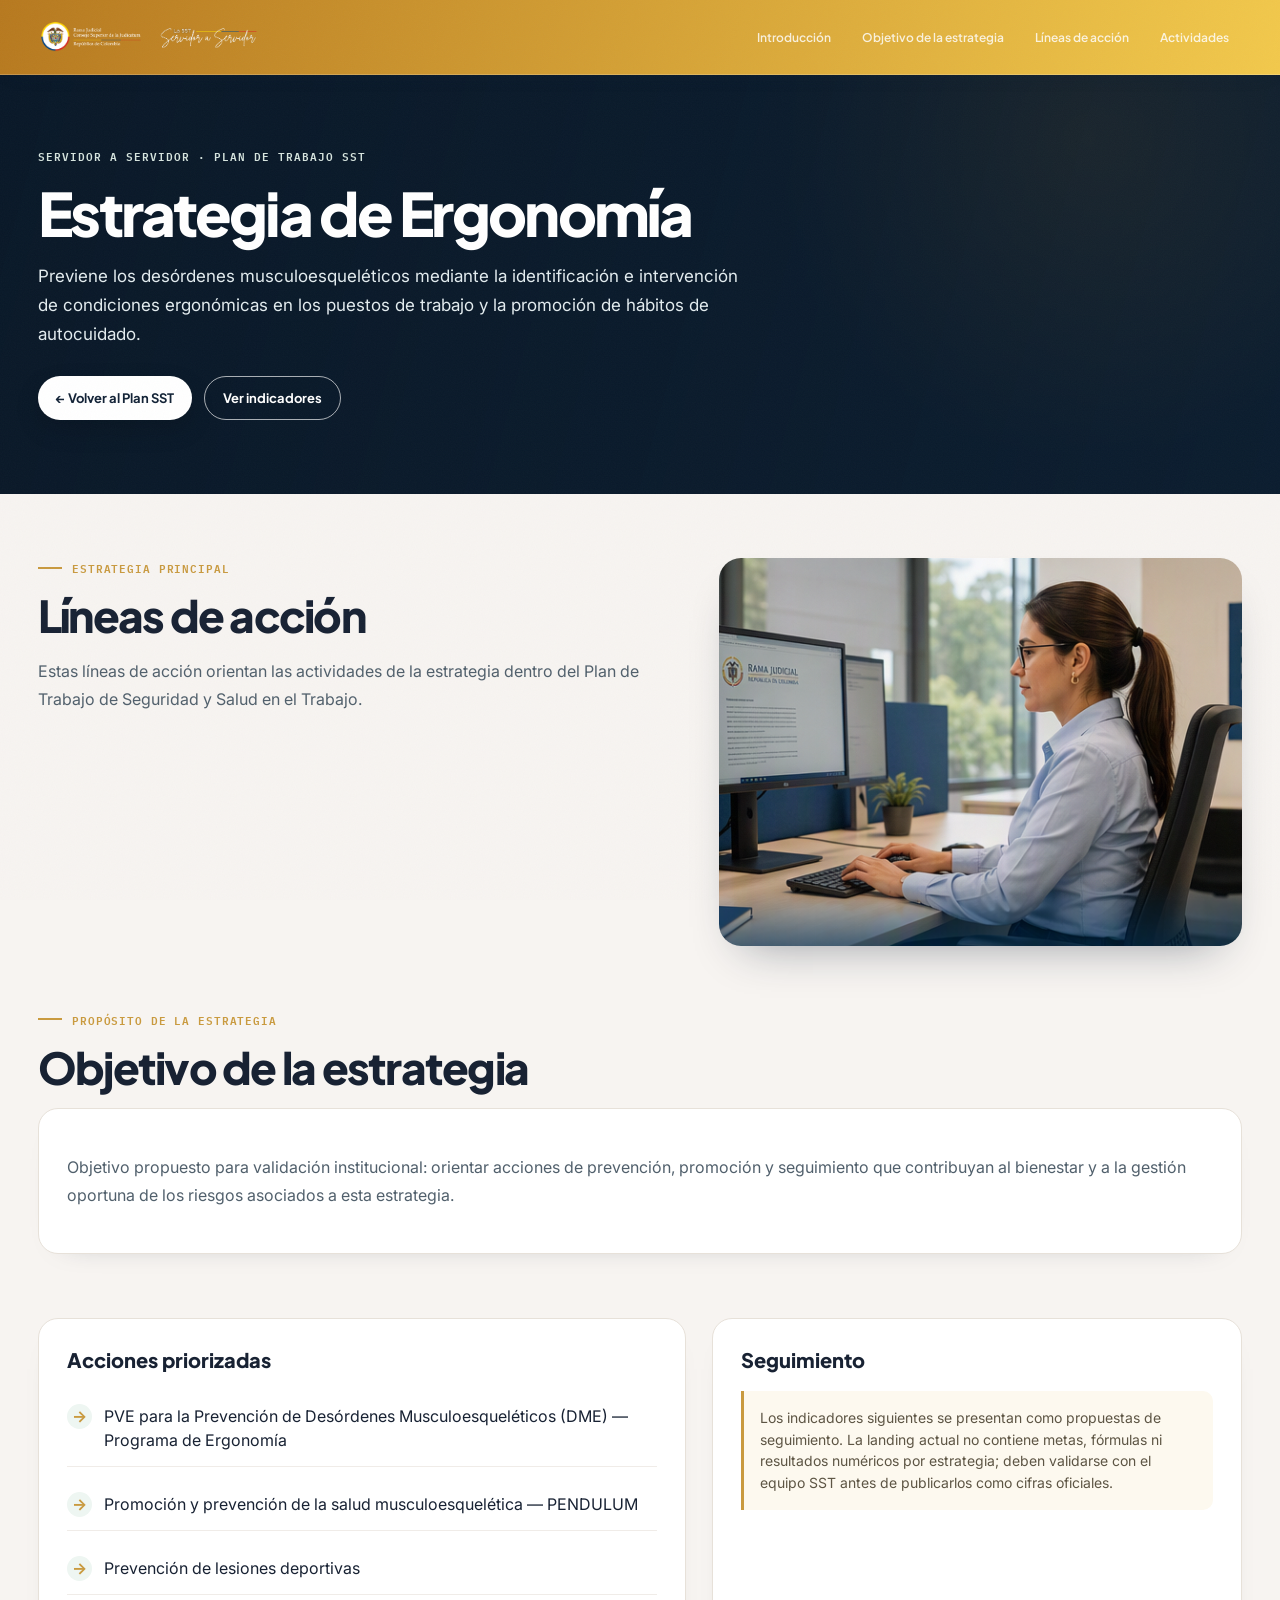
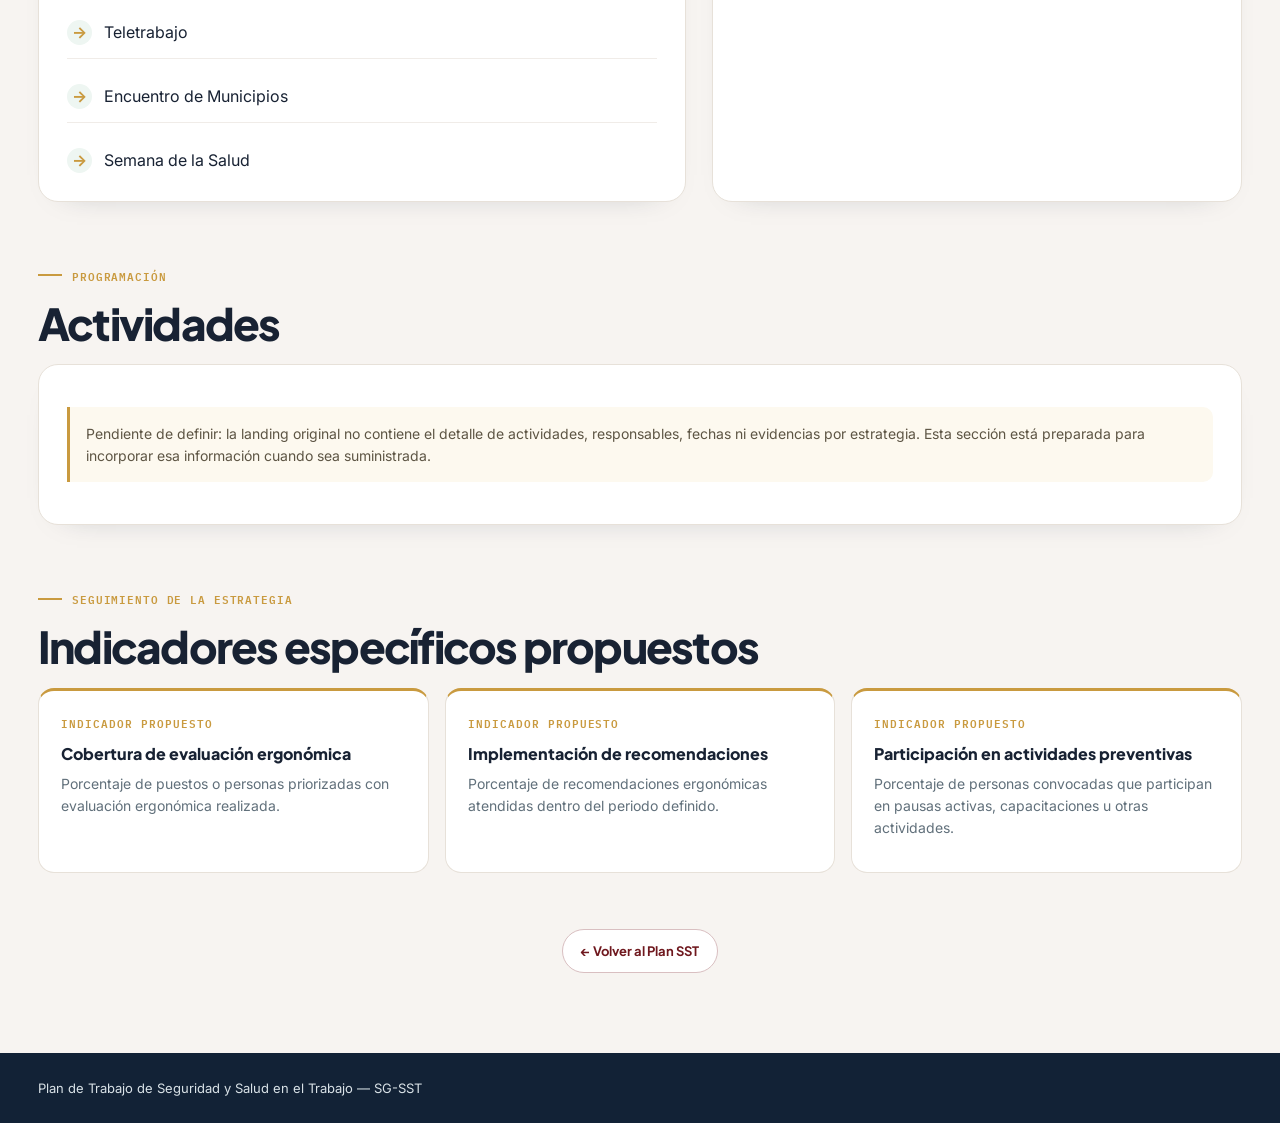
==== estrategia-ergonomia.html @ d6458813 "creación de html" ====
<!doctype html><html lang="es"><head><meta charset="utf-8"><meta name="viewport" content="width=device-width, initial-scale=1"><meta name="description" content="Estrategia de Ergonomía del Plan de Trabajo SST."><title>Estrategia de Ergonomía | Plan de Trabajo SST</title><link rel="preconnect" href="https://fonts.googleapis.com"><link rel="preconnect" href="https://fonts.gstatic.com" crossorigin><link href="https://fonts.googleapis.com/css2?family=Plus+Jakarta+Sans:wght@500;600;700;800&family=Inter:wght@400;500;600;700&family=IBM+Plex+Mono:wght@500;600&display=swap" rel="stylesheet"><link rel="stylesheet" href="css/estrategia-detalle.css"></head><body data-strategy="ergonomia"><header><div class="header-inner"><a href="index.html" aria-label="Ir al inicio del Plan SST"><img src="assets/logos/logo-CSJ-servidor%20a%20servidor.png" alt="Rama Judicial - Servidor a Servidor" class="brand-logo"></a><nav class="tabs" aria-label="Navegación principal"><a href="index.html#generalidades">Generalidades</a><a class="active" href="index.html#estrategias">Estrategias</a><a href="index.html#indicadores">Indicadores</a><a href="index.html#tablero">Tablero</a><a href="index.html#copasst">COPASST</a></nav><button class="menu-toggle" id="menuToggle" aria-label="Abrir menú" aria-expanded="false">☰</button></div></header><div class="mobile-menu-overlay" id="mobileMenu" aria-hidden="true"><div class="mobile-menu-backdrop" id="menuBackdrop"></div><div class="mobile-menu-sheet"><div class="mobile-menu-head"><span>Plan de Trabajo SST</span><button id="menuClose" aria-label="Cerrar menú">×</button></div><nav class="mobile-menu-links"><a href="index.html#generalidades">Generalidades</a><a href="index.html#estrategias">Estrategias</a><a href="index.html#indicadores">Indicadores</a><a href="index.html#tablero">Tablero</a><a href="index.html#copasst">COPASST</a></nav></div></div><section class="hero"><div class="hero-inner reveal"><span class="eyebrow">Servidor a Servidor · Plan de Trabajo SST</span><h1 data-title></h1><p data-summary></p><div class="hero-actions"><a class="btn btn-solid" href="index.html#estrategias">← Volver al Plan SST</a><a class="btn btn-outline" href="#indicadores-especificos">Ver indicadores</a></div></div></section><main><section class="intro reveal"><div><div class="section-tag">Estrategia principal</div><h2>Líneas de acción</h2><p class="intro-copy">Estas líneas de acción orientan las actividades de la estrategia dentro del Plan de Trabajo de Seguridad y Salud en el Trabajo.</p></div><img data-image class="strategy-image" src="" alt=""></section><section class="content-grid"><article class="panel reveal"><h3>Acciones priorizadas</h3><ul data-actions class="action-list"></ul></article><aside class="panel reveal"><h3>Seguimiento</h3><p class="note">Los indicadores siguientes se presentan como propuestas de seguimiento. La landing actual no contiene metas, fórmulas ni resultados numéricos por estrategia; deben validarse con el equipo SST antes de publicarlos como cifras oficiales.</p></aside></section><section class="indicator-section reveal" id="indicadores-especificos"><div class="section-tag">Seguimiento de la estrategia</div><h2 class="section-title">Indicadores específicos propuestos</h2><div data-indicators class="indicator-grid"></div></section><div class="return-row reveal"><a class="btn return-link" href="index.html#estrategias">← Volver al Plan SST</a></div></main><footer><div class="footer-inner">Plan de Trabajo de Seguridad y Salud en el Trabajo — SG-SST</div></footer><script src="js/estrategia-detalle.js"></script></body></html>
---- css/estrategia-detalle.css ----
:root{--navy:#122236;--wine:#6F181E;--teal:#359956;--green:#3FAE68;--gold:#C99A3F;--bg:#F7F4F1;--line:#E7E1D9;--ink:#182233;--accent:var(--teal)}
*{box-sizing:border-box}html{scroll-behavior:smooth}body{margin:0;background:var(--bg);color:var(--ink);font-family:Inter,sans-serif;-webkit-font-smoothing:antialiased}body:after{content:"";position:fixed;inset:0;z-index:99;pointer-events:none;opacity:.03;background-image:url("data:image/svg+xml;utf8,<svg xmlns='http://www.w3.org/2000/svg' width='120' height='120'><filter id='n'><feTurbulence type='fractalNoise' baseFrequency='.85' numOctaves='2'/></filter><rect width='100%25' height='100%25' filter='url(%23n)'/></svg>")}
header{position:sticky;top:0;z-index:20;background:var(--header-gradient);border-bottom:1px solid rgba(255,255,255,.2);box-shadow:0 8px 22px -18px rgba(18,34,54,.8)}.header-inner{height:74px;max-width:1400px;margin:auto;padding:0 38px;display:flex;align-items:center;justify-content:space-between;gap:28px}.brand-logo{display:block;width:auto;height:42px;max-width:230px;object-fit:contain}.tabs{display:flex;align-items:center;gap:5px}.tabs a{padding:10px 13px;color:rgba(255,255,255,.82);text-decoration:none;font:600 12px 'Plus Jakarta Sans',sans-serif}.tabs a:hover,.tabs a.active{color:#fff}.tabs a.active{border-bottom:2px solid #fff}.menu-toggle{display:none;border:1px solid rgba(255,255,255,.45);background:rgba(255,255,255,.16);color:#fff;border-radius:50%;width:42px;height:42px}.mobile-menu-overlay{display:none}
.hero{position:relative;overflow:hidden;background:#10283f;color:#fff}.hero-video{position:absolute;inset:0;width:100%;height:100%;object-fit:cover;opacity:.34}.hero:after{content:"";position:absolute;inset:0;background:linear-gradient(105deg,rgba(9,23,38,.92),rgba(9,23,38,.67)),radial-gradient(circle at 85% 15%,rgba(201,154,63,.3),transparent 28%)}.hero-inner{position:relative;z-index:1;max-width:1400px;margin:auto;padding:70px 38px 74px}.eyebrow,.label{font:600 11px 'IBM Plex Mono',monospace;letter-spacing:.09em;text-transform:uppercase}.eyebrow{color:#d7e5df}.hero h1{max-width:800px;margin:16px 0;font:800 clamp(32px,5vw,60px)/1.08 'Plus Jakarta Sans',sans-serif;letter-spacing:-.045em}.hero p{max-width:720px;margin:0;color:#e4edf0;font-size:17px;line-height:1.7}.hero-actions{display:flex;gap:12px;margin-top:28px}.btn{display:inline-flex;align-items:center;gap:10px;border-radius:99px;padding:13px 18px;text-decoration:none;font:700 13px 'Plus Jakarta Sans',sans-serif;transition:transform .25s ease,box-shadow .25s ease}.btn:hover{transform:translateY(-2px)}.btn-solid{background:#fff;color:var(--navy);box-shadow:0 10px 25px rgba(0,0,0,.15)}.btn-outline{color:#fff;border:1px solid rgba(255,255,255,.65)}
main{max-width:1400px;margin:auto;padding:64px 38px 80px}.intro{display:grid;grid-template-columns:minmax(0,1.1fr) minmax(320px,.9fr);gap:42px;align-items:start}.section-tag{display:flex;align-items:center;gap:10px;color:var(--accent);font:600 11px 'IBM Plex Mono',monospace;letter-spacing:.08em;text-transform:uppercase}.section-tag:before{content:"";width:24px;height:2px;background:currentColor}.intro h2,.section-title{margin:14px 0 16px;font:800 clamp(28px,3.5vw,44px)/1.12 'Plus Jakarta Sans',sans-serif;letter-spacing:-.04em}.intro-copy{font-size:16px;line-height:1.75;color:#51606c}.strategy-image{width:100%;aspect-ratio:1.35;object-fit:cover;border-radius:22px;background:#dce8e4;box-shadow:0 22px 45px -25px rgba(18,34,54,.45)}.content-grid{display:grid;grid-template-columns:1.1fr .9fr;gap:26px;margin-top:64px}.panel{background:#fff;border:1px solid var(--line);border-radius:20px;padding:28px;box-shadow:0 12px 32px -28px rgba(18,34,54,.4)}.panel h3{margin:0 0 19px;font:800 20px 'Plus Jakarta Sans',sans-serif}.action-list{display:grid;gap:12px;margin:0;padding:0;list-style:none}.action-list li{display:flex;gap:12px;align-items:flex-start;padding:13px 0;border-bottom:1px solid #f0ece8;line-height:1.52}.action-list li:last-child{border:0;padding-bottom:0}.action-list li:before{content:"→";display:grid;place-items:center;flex:0 0 25px;width:25px;height:25px;border-radius:50%;background:#eef6f2;color:var(--accent);font-weight:700}.note{padding:16px;border-left:3px solid var(--gold);background:#fdf9ef;border-radius:0 10px 10px 0;color:#5d5544;font-size:14px;line-height:1.55}.objective-section,.activities-section,.indicator-section{margin-top:64px}.indicator-grid{display:grid;grid-template-columns:repeat(3,1fr);gap:16px}.indicator{background:#fff;border:1px solid var(--line);border-top:3px solid var(--accent);border-radius:16px;padding:22px;min-height:185px;transition:transform .3s ease,box-shadow .3s ease}.indicator:hover{transform:translateY(-5px);box-shadow:0 20px 32px -25px rgba(18,34,54,.35)}.indicator h4{margin:12px 0 9px;font:800 16px/1.3 'Plus Jakarta Sans',sans-serif}.indicator p{margin:0;color:#61707b;font-size:14px;line-height:1.55}.indicator .label{color:var(--accent)}.return-row{display:flex;justify-content:center;margin-top:56px}.return-link{color:var(--wine);border:1px solid #d9bfc1;background:#fff}footer{background:var(--navy);color:#d9e2e7}.footer-inner{max-width:1400px;margin:auto;padding:27px 38px;font-size:13px}.reveal{opacity:0;transform:translateY(20px);transition:opacity .6s ease,transform .6s ease}.reveal.is-visible{opacity:1;transform:none}
@media(max-width:800px){.header-inner{height:66px;padding:0 20px}.brand-logo{height:35px;max-width:190px}.tabs{display:none}.menu-toggle{display:grid;place-items:center}.mobile-menu-overlay{position:fixed;inset:0;z-index:40}.mobile-menu-overlay.open{display:block}.mobile-menu-backdrop{position:absolute;inset:0;background:rgba(6,16,27,.55)}.mobile-menu-sheet{position:absolute;right:0;bottom:0;left:0;padding:23px 20px 30px;background:#fff;border-radius:22px 22px 0 0;transform:translateY(100%);transition:transform .35s ease}.mobile-menu-overlay.open .mobile-menu-sheet{transform:none}.mobile-menu-head{display:flex;justify-content:space-between;align-items:center;margin-bottom:16px;font:800 16px 'Plus Jakarta Sans',sans-serif}.mobile-menu-head button{border:0;background:#eef0f1;border-radius:50%;width:36px;height:36px;font-size:23px}.mobile-menu-links{display:grid}.mobile-menu-links a{padding:14px 0;border-bottom:1px solid var(--line);color:var(--ink);text-decoration:none;font-weight:600}.hero-inner,main{padding-left:20px;padding-right:20px}.hero-inner{padding-top:52px;padding-bottom:55px}.hero p{font-size:15px}.hero-actions{flex-direction:column;align-items:flex-start}.intro,.content-grid{grid-template-columns:1fr;gap:26px}.strategy-image{order:-1}.content-grid,.indicator-section{margin-top:44px}.indicator-grid{grid-template-columns:1fr}.panel{padding:22px}.footer-inner{padding:25px 20px}}
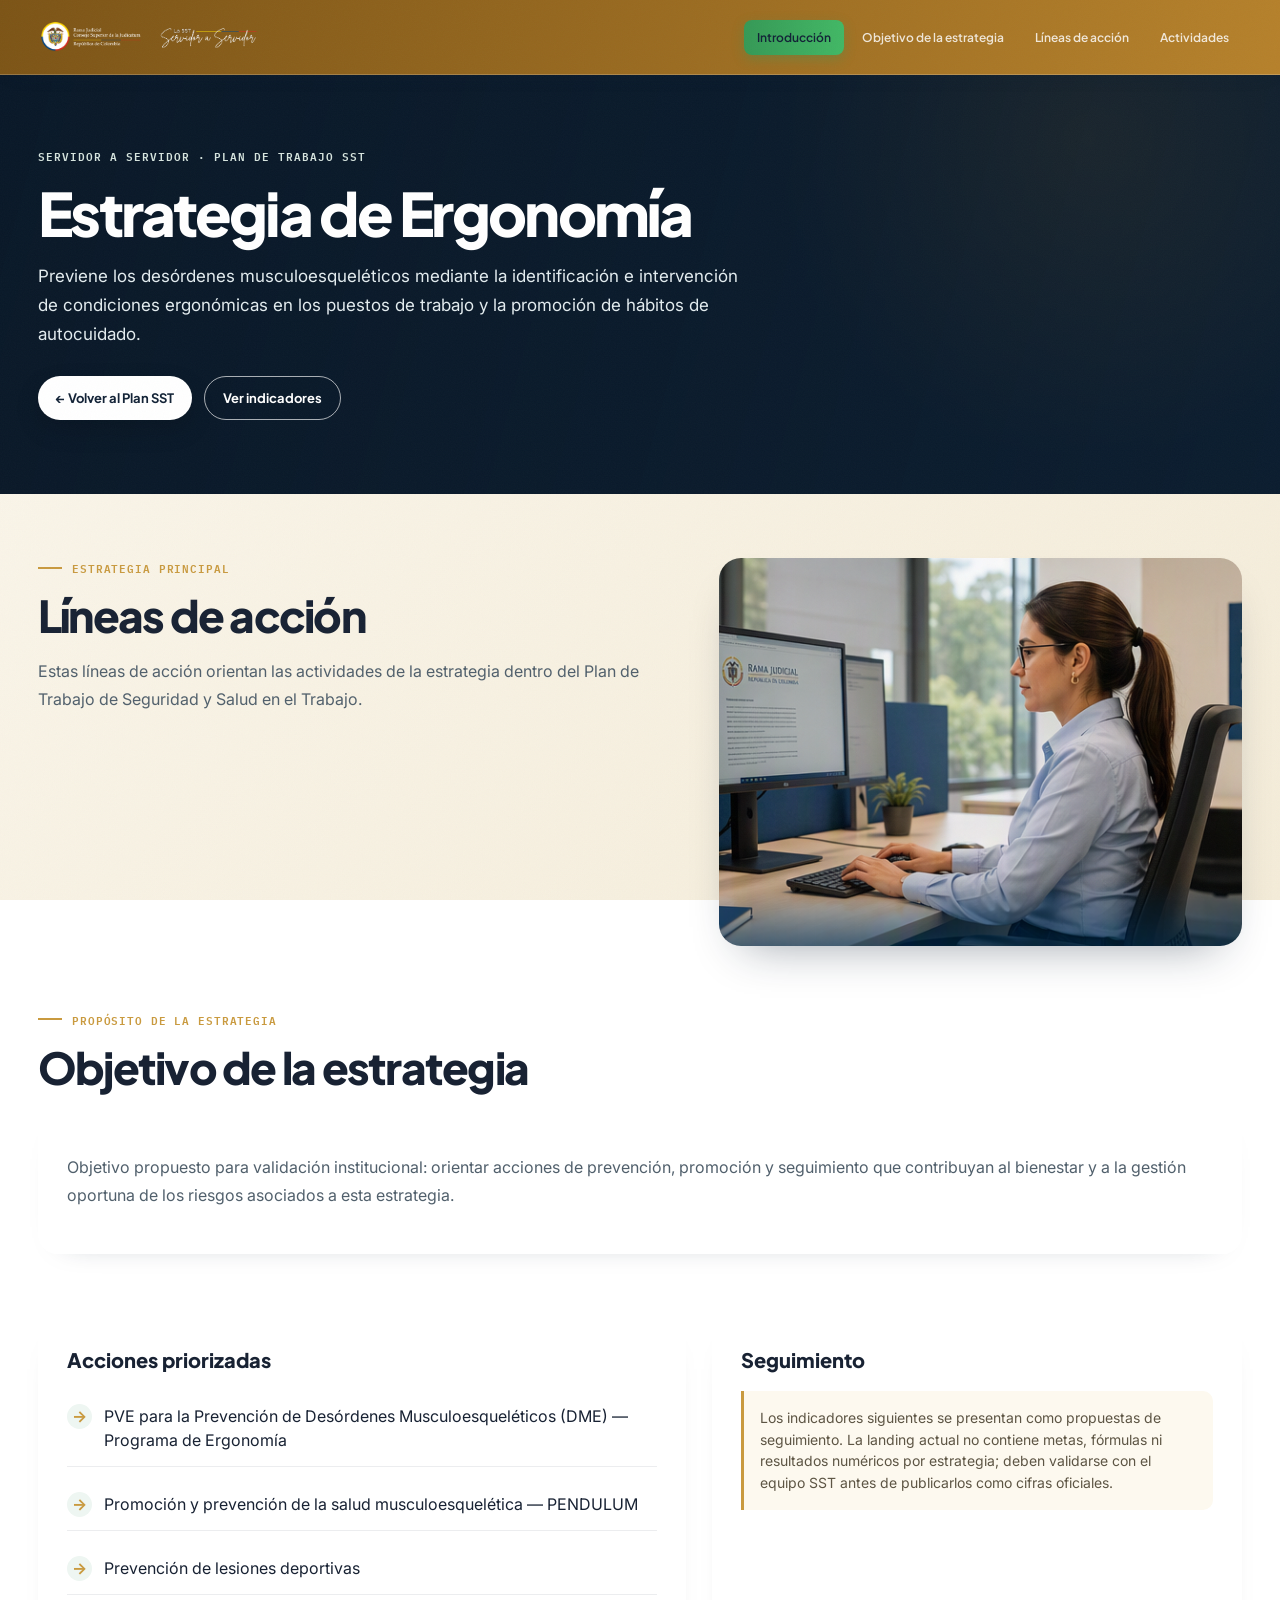
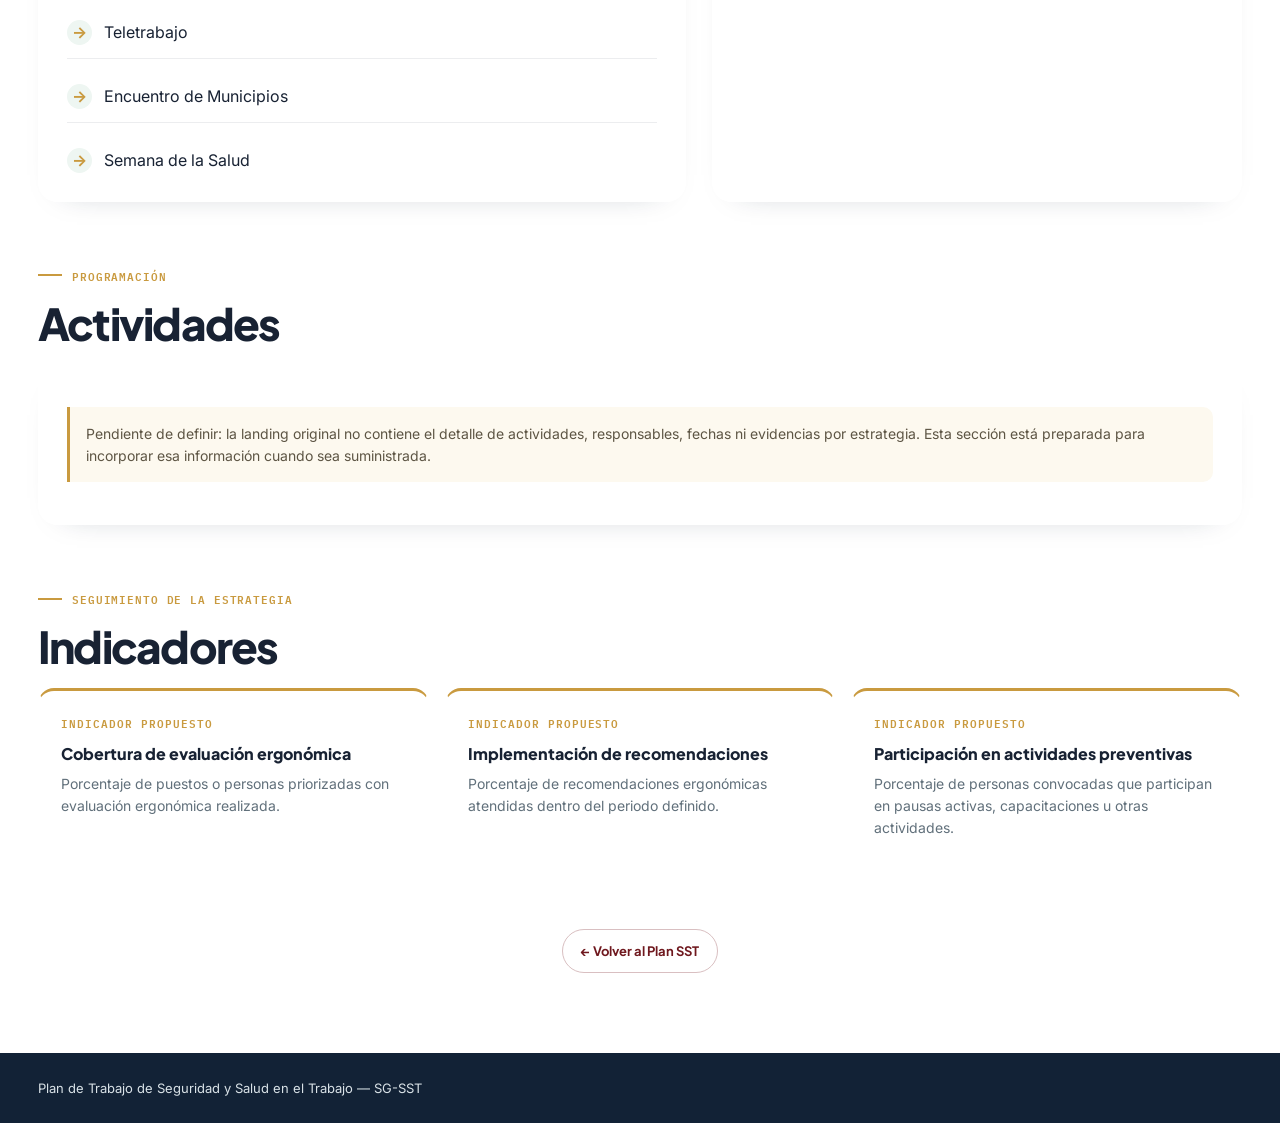
==== commit 2d9140f6: "ajuste texto" ====
--- a/estrategia-ergonomia.html
+++ b/estrategia-ergonomia.html
@@ -1 +1 @@
-<!doctype html><html lang="es"><head><meta charset="utf-8"><meta name="viewport" content="width=device-width, initial-scale=1"><meta name="description" content="Estrategia de Ergonomía del Plan de Trabajo SST."><title>Estrategia de Ergonomía | Plan de Trabajo SST</title><link rel="preconnect" href="https://fonts.googleapis.com"><link rel="preconnect" href="https://fonts.gstatic.com" crossorigin><link href="https://fonts.googleapis.com/css2?family=Plus+Jakarta+Sans:wght@500;600;700;800&family=Inter:wght@400;500;600;700&family=IBM+Plex+Mono:wght@500;600&display=swap" rel="stylesheet"><link rel="stylesheet" href="css/estrategia-detalle.css"></head><body data-strategy="ergonomia"><header><div class="header-inner"><a href="index.html" aria-label="Ir al inicio del Plan SST"><img src="assets/logos/logo-CSJ-servidor%20a%20servidor.png" alt="Rama Judicial - Servidor a Servidor" class="brand-logo"></a><nav class="tabs" aria-label="Navegación principal"><a href="index.html#generalidades">Generalidades</a><a class="active" href="index.html#estrategias">Estrategias</a><a href="index.html#indicadores">Indicadores</a><a href="index.html#tablero">Tablero</a><a href="index.html#copasst">COPASST</a></nav><button class="menu-toggle" id="menuToggle" aria-label="Abrir menú" aria-expanded="false">☰</button></div></header><div class="mobile-menu-overlay" id="mobileMenu" aria-hidden="true"><div class="mobile-menu-backdrop" id="menuBackdrop"></div><div class="mobile-menu-sheet"><div class="mobile-menu-head"><span>Plan de Trabajo SST</span><button id="menuClose" aria-label="Cerrar menú">×</button></div><nav class="mobile-menu-links"><a href="index.html#generalidades">Generalidades</a><a href="index.html#estrategias">Estrategias</a><a href="index.html#indicadores">Indicadores</a><a href="index.html#tablero">Tablero</a><a href="index.html#copasst">COPASST</a></nav></div></div><section class="hero"><div class="hero-inner reveal"><span class="eyebrow">Servidor a Servidor · Plan de Trabajo SST</span><h1 data-title></h1><p data-summary></p><div class="hero-actions"><a class="btn btn-solid" href="index.html#estrategias">← Volver al Plan SST</a><a class="btn btn-outline" href="#indicadores-especificos">Ver indicadores</a></div></div></section><main><section class="intro reveal"><div><div class="section-tag">Estrategia principal</div><h2>Líneas de acción</h2><p class="intro-copy">Estas líneas de acción orientan las actividades de la estrategia dentro del Plan de Trabajo de Seguridad y Salud en el Trabajo.</p></div><img data-image class="strategy-image" src="" alt=""></section><section class="content-grid"><article class="panel reveal"><h3>Acciones priorizadas</h3><ul data-actions class="action-list"></ul></article><aside class="panel reveal"><h3>Seguimiento</h3><p class="note">Los indicadores siguientes se presentan como propuestas de seguimiento. La landing actual no contiene metas, fórmulas ni resultados numéricos por estrategia; deben validarse con el equipo SST antes de publicarlos como cifras oficiales.</p></aside></section><section class="indicator-section reveal" id="indicadores-especificos"><div class="section-tag">Seguimiento de la estrategia</div><h2 class="section-title">Indicadores específicos propuestos</h2><div data-indicators class="indicator-grid"></div></section><div class="return-row reveal"><a class="btn return-link" href="index.html#estrategias">← Volver al Plan SST</a></div></main><footer><div class="footer-inner">Plan de Trabajo de Seguridad y Salud en el Trabajo — SG-SST</div></footer><script src="js/estrategia-detalle.js"></script></body></html>
+<!doctype html><html lang="es"><head><meta charset="utf-8"><meta name="viewport" content="width=device-width, initial-scale=1"><meta name="description" content="Estrategia de Ergonomía del Plan de Trabajo SST."><title>Estrategia de Ergonomía | Plan de Trabajo SST</title><link rel="preconnect" href="https://fonts.googleapis.com"><link rel="preconnect" href="https://fonts.gstatic.com" crossorigin><link href="https://fonts.googleapis.com/css2?family=Plus+Jakarta+Sans:wght@500;600;700;800&family=Inter:wght@400;500;600;700&family=IBM+Plex+Mono:wght@500;600&display=swap" rel="stylesheet"><link rel="stylesheet" href="css/estrategia-detalle.css"></head><body data-strategy="ergonomia"><header><div class="header-inner"><a href="index.html" aria-label="Ir al inicio del Plan SST"><img src="assets/logos/logo-CSJ-servidor%20a%20servidor.png" alt="Rama Judicial - Servidor a Servidor" class="brand-logo"></a><nav class="tabs" aria-label="Navegación principal"><a href="index.html#generalidades">Generalidades</a><a class="active" href="index.html#estrategias">Estrategias</a><a href="index.html#indicadores">Indicadores</a><a href="index.html#tablero">Tablero</a><a href="index.html#copasst">COPASST</a></nav><button class="menu-toggle" id="menuToggle" aria-label="Abrir menú" aria-expanded="false">☰</button></div></header><div class="mobile-menu-overlay" id="mobileMenu" aria-hidden="true"><div class="mobile-menu-backdrop" id="menuBackdrop"></div><div class="mobile-menu-sheet"><div class="mobile-menu-head"><span>Plan de Trabajo SST</span><button id="menuClose" aria-label="Cerrar menú">×</button></div><nav class="mobile-menu-links"><a href="index.html#generalidades">Generalidades</a><a href="index.html#estrategias">Estrategias</a><a href="index.html#indicadores">Indicadores</a><a href="index.html#tablero">Tablero</a><a href="index.html#copasst">COPASST</a></nav></div></div><section class="hero"><div class="hero-inner reveal"><span class="eyebrow">Servidor a Servidor · Plan de Trabajo SST</span><h1 data-title></h1><p data-summary></p><div class="hero-actions"><a class="btn btn-solid" href="index.html#estrategias">← Volver al Plan SST</a><a class="btn btn-outline" href="#indicadores-especificos">Ver indicadores</a></div></div></section><main><section class="intro reveal"><div><div class="section-tag">Estrategia principal</div><h2>Líneas de acción</h2><p class="intro-copy">Estas líneas de acción orientan las actividades de la estrategia dentro del Plan de Trabajo de Seguridad y Salud en el Trabajo.</p></div><img data-image class="strategy-image" src="" alt=""></section><section class="content-grid"><article class="panel reveal"><h3>Acciones priorizadas</h3><ul data-actions class="action-list"></ul></article><aside class="panel reveal"><h3>Seguimiento</h3><p class="note">Los indicadores siguientes se presentan como propuestas de seguimiento. La landing actual no contiene metas, fórmulas ni resultados numéricos por estrategia; deben validarse con el equipo SST antes de publicarlos como cifras oficiales.</p></aside></section><section class="indicator-section reveal" id="indicadores-especificos"><div class="section-tag">Seguimiento de la estrategia</div><h2 class="section-title">Indicadores</h2><div data-indicators class="indicator-grid"></div></section><div class="return-row reveal"><a class="btn return-link" href="index.html#estrategias">← Volver al Plan SST</a></div></main><footer><div class="footer-inner">Plan de Trabajo de Seguridad y Salud en el Trabajo — SG-SST</div></footer><script src="js/estrategia-detalle.js"></script></body></html>
--- a/css/estrategia-detalle.css
+++ b/css/estrategia-detalle.css
@@ -1,6 +1,6 @@
-:root{--navy:#122236;--wine:#6F181E;--teal:#359956;--green:#3FAE68;--gold:#C99A3F;--bg:#F7F4F1;--line:#E7E1D9;--ink:#182233;--accent:var(--teal)}
-*{box-sizing:border-box}html{scroll-behavior:smooth}body{margin:0;background:var(--bg);color:var(--ink);font-family:Inter,sans-serif;-webkit-font-smoothing:antialiased}body:after{content:"";position:fixed;inset:0;z-index:99;pointer-events:none;opacity:.03;background-image:url("data:image/svg+xml;utf8,<svg xmlns='http://www.w3.org/2000/svg' width='120' height='120'><filter id='n'><feTurbulence type='fractalNoise' baseFrequency='.85' numOctaves='2'/></filter><rect width='100%25' height='100%25' filter='url(%23n)'/></svg>")}
-header{position:sticky;top:0;z-index:20;background:var(--header-gradient);border-bottom:1px solid rgba(255,255,255,.2);box-shadow:0 8px 22px -18px rgba(18,34,54,.8)}.header-inner{height:74px;max-width:1400px;margin:auto;padding:0 38px;display:flex;align-items:center;justify-content:space-between;gap:28px}.brand-logo{display:block;width:auto;height:42px;max-width:230px;object-fit:contain}.tabs{display:flex;align-items:center;gap:5px}.tabs a{padding:10px 13px;color:rgba(255,255,255,.82);text-decoration:none;font:600 12px 'Plus Jakarta Sans',sans-serif}.tabs a:hover,.tabs a.active{color:#fff}.tabs a.active{border-bottom:2px solid #fff}.menu-toggle{display:none;border:1px solid rgba(255,255,255,.45);background:rgba(255,255,255,.16);color:#fff;border-radius:50%;width:42px;height:42px}.mobile-menu-overlay{display:none}
+:root{--navy:#122236;--wine:#6F181E;--teal:#359956;--green:#3FAE68;--gold:#C99A3F;--bg:#F7F4F1;--line:#E7E1D9;--ink:#182233;--accent:var(--teal);--page-background:linear-gradient(135deg,#f7f4f1,#edf3f0);--panel-background:rgba(255,255,255,.88)}
+*{box-sizing:border-box}html{scroll-behavior:smooth}body{margin:0;background:var(--page-background);background-attachment:fixed;color:var(--ink);font-family:Inter,sans-serif;-webkit-font-smoothing:antialiased}body:after{content:"";position:fixed;inset:0;z-index:99;pointer-events:none;opacity:.03;background-image:url("data:image/svg+xml;utf8,<svg xmlns='http://www.w3.org/2000/svg' width='120' height='120'><filter id='n'><feTurbulence type='fractalNoise' baseFrequency='.85' numOctaves='2'/></filter><rect width='100%25' height='100%25' filter='url(%23n)'/></svg>")}
+header{position:sticky;top:0;z-index:20;background:var(--header-gradient);border-bottom:1px solid rgba(255,255,255,.2);box-shadow:0 8px 22px -18px rgba(18,34,54,.8)}.header-inner{height:74px;max-width:1400px;margin:auto;padding:0 38px;display:flex;align-items:center;justify-content:space-between;gap:28px}.brand-logo{display:block;width:auto;height:42px;max-width:230px;object-fit:contain}.tabs{display:flex;align-items:center;justify-content:flex-end;gap:5px;position:relative}.nav-indicator{position:absolute;top:0;left:0;width:0;height:100%;z-index:0;border-radius:8px;background:linear-gradient(90deg,#359956,#42b865);box-shadow:0 4px 12px rgba(53,153,86,.35);opacity:0;transition:left .4s cubic-bezier(.34,1.2,.64,1),width .4s cubic-bezier(.34,1.2,.64,1),opacity .2s ease}.tabs a{position:relative;z-index:1;padding:10px 13px;color:rgba(255,255,255,.82);text-decoration:none;font:600 12px 'Plus Jakarta Sans',sans-serif;white-space:nowrap;border-radius:8px;transition:color .2s ease,background .2s ease}.tabs a:hover{color:#fff;background:rgba(255,255,255,.08)}.tabs a.active{color:var(--navy)}.menu-toggle{display:none;border:1px solid rgba(255,255,255,.45);background:rgba(255,255,255,.16);color:#fff;border-radius:50%;width:42px;height:42px}.mobile-menu-overlay{display:none}
 .hero{position:relative;overflow:hidden;background:#10283f;color:#fff}.hero-video{position:absolute;inset:0;width:100%;height:100%;object-fit:cover;opacity:.34}.hero:after{content:"";position:absolute;inset:0;background:linear-gradient(105deg,rgba(9,23,38,.92),rgba(9,23,38,.67)),radial-gradient(circle at 85% 15%,rgba(201,154,63,.3),transparent 28%)}.hero-inner{position:relative;z-index:1;max-width:1400px;margin:auto;padding:70px 38px 74px}.eyebrow,.label{font:600 11px 'IBM Plex Mono',monospace;letter-spacing:.09em;text-transform:uppercase}.eyebrow{color:#d7e5df}.hero h1{max-width:800px;margin:16px 0;font:800 clamp(32px,5vw,60px)/1.08 'Plus Jakarta Sans',sans-serif;letter-spacing:-.045em}.hero p{max-width:720px;margin:0;color:#e4edf0;font-size:17px;line-height:1.7}.hero-actions{display:flex;gap:12px;margin-top:28px}.btn{display:inline-flex;align-items:center;gap:10px;border-radius:99px;padding:13px 18px;text-decoration:none;font:700 13px 'Plus Jakarta Sans',sans-serif;transition:transform .25s ease,box-shadow .25s ease}.btn:hover{transform:translateY(-2px)}.btn-solid{background:#fff;color:var(--navy);box-shadow:0 10px 25px rgba(0,0,0,.15)}.btn-outline{color:#fff;border:1px solid rgba(255,255,255,.65)}
-main{max-width:1400px;margin:auto;padding:64px 38px 80px}.intro{display:grid;grid-template-columns:minmax(0,1.1fr) minmax(320px,.9fr);gap:42px;align-items:start}.section-tag{display:flex;align-items:center;gap:10px;color:var(--accent);font:600 11px 'IBM Plex Mono',monospace;letter-spacing:.08em;text-transform:uppercase}.section-tag:before{content:"";width:24px;height:2px;background:currentColor}.intro h2,.section-title{margin:14px 0 16px;font:800 clamp(28px,3.5vw,44px)/1.12 'Plus Jakarta Sans',sans-serif;letter-spacing:-.04em}.intro-copy{font-size:16px;line-height:1.75;color:#51606c}.strategy-image{width:100%;aspect-ratio:1.35;object-fit:cover;border-radius:22px;background:#dce8e4;box-shadow:0 22px 45px -25px rgba(18,34,54,.45)}.content-grid{display:grid;grid-template-columns:1.1fr .9fr;gap:26px;margin-top:64px}.panel{background:#fff;border:1px solid var(--line);border-radius:20px;padding:28px;box-shadow:0 12px 32px -28px rgba(18,34,54,.4)}.panel h3{margin:0 0 19px;font:800 20px 'Plus Jakarta Sans',sans-serif}.action-list{display:grid;gap:12px;margin:0;padding:0;list-style:none}.action-list li{display:flex;gap:12px;align-items:flex-start;padding:13px 0;border-bottom:1px solid #f0ece8;line-height:1.52}.action-list li:last-child{border:0;padding-bottom:0}.action-list li:before{content:"→";display:grid;place-items:center;flex:0 0 25px;width:25px;height:25px;border-radius:50%;background:#eef6f2;color:var(--accent);font-weight:700}.note{padding:16px;border-left:3px solid var(--gold);background:#fdf9ef;border-radius:0 10px 10px 0;color:#5d5544;font-size:14px;line-height:1.55}.objective-section,.activities-section,.indicator-section{margin-top:64px}.indicator-grid{display:grid;grid-template-columns:repeat(3,1fr);gap:16px}.indicator{background:#fff;border:1px solid var(--line);border-top:3px solid var(--accent);border-radius:16px;padding:22px;min-height:185px;transition:transform .3s ease,box-shadow .3s ease}.indicator:hover{transform:translateY(-5px);box-shadow:0 20px 32px -25px rgba(18,34,54,.35)}.indicator h4{margin:12px 0 9px;font:800 16px/1.3 'Plus Jakarta Sans',sans-serif}.indicator p{margin:0;color:#61707b;font-size:14px;line-height:1.55}.indicator .label{color:var(--accent)}.return-row{display:flex;justify-content:center;margin-top:56px}.return-link{color:var(--wine);border:1px solid #d9bfc1;background:#fff}footer{background:var(--navy);color:#d9e2e7}.footer-inner{max-width:1400px;margin:auto;padding:27px 38px;font-size:13px}.reveal{opacity:0;transform:translateY(20px);transition:opacity .6s ease,transform .6s ease}.reveal.is-visible{opacity:1;transform:none}
+main{max-width:1400px;margin:auto;padding:64px 38px 80px}.intro{display:grid;grid-template-columns:minmax(0,1.1fr) minmax(320px,.9fr);gap:42px;align-items:start}.section-tag{display:flex;align-items:center;gap:10px;color:var(--accent);font:600 11px 'IBM Plex Mono',monospace;letter-spacing:.08em;text-transform:uppercase}.section-tag:before{content:"";width:24px;height:2px;background:currentColor}.intro h2,.section-title{margin:14px 0 16px;font:800 clamp(28px,3.5vw,44px)/1.12 'Plus Jakarta Sans',sans-serif;letter-spacing:-.04em}.intro-copy{font-size:16px;line-height:1.75;color:#51606c}.strategy-image{width:100%;aspect-ratio:1.35;object-fit:cover;border-radius:22px;background:#dce8e4;box-shadow:0 22px 45px -25px rgba(18,34,54,.45);transition:transform .65s cubic-bezier(.16,.8,.24,1),box-shadow .65s cubic-bezier(.16,.8,.24,1),filter .65s ease}.strategy-image:hover{transform:scale(1.018) rotate(.25deg);filter:saturate(1.08);box-shadow:0 30px 52px -28px rgba(18,34,54,.58)}.content-grid{display:grid;grid-template-columns:1.1fr .9fr;gap:26px;margin-top:64px}.panel,.indicator{position:relative;isolation:isolate;overflow:hidden;background:var(--panel-background);border:1px solid rgba(255,255,255,.75);backdrop-filter:blur(12px);transition:transform .45s cubic-bezier(.16,.8,.24,1),box-shadow .45s cubic-bezier(.16,.8,.24,1),border-color .45s ease}.panel:before,.indicator:before{content:"";position:absolute;inset:-1px;z-index:-1;opacity:0;background:radial-gradient(240px circle at var(--mx,50%) var(--my,50%),color-mix(in srgb,var(--accent) 22%,transparent),transparent 62%);transition:opacity .35s ease}.panel:hover,.indicator:hover{transform:translateY(-7px);border-color:color-mix(in srgb,var(--accent) 34%,white);box-shadow:0 28px 45px -30px rgba(18,34,54,.52)}.panel:hover:before,.indicator:hover:before{opacity:1}.panel{border-radius:20px;padding:28px;box-shadow:0 12px 32px -28px rgba(18,34,54,.4)}.panel h3{margin:0 0 19px;font:800 20px 'Plus Jakarta Sans',sans-serif}.action-list{display:grid;gap:12px;margin:0;padding:0;list-style:none}.action-list li{display:flex;gap:12px;align-items:flex-start;padding:13px 0;border-bottom:1px solid rgba(24,34,51,.08);line-height:1.52;transition:transform .25s ease,color .25s ease}.action-list li:hover{transform:translateX(5px);color:var(--accent)}.action-list li:last-child{border:0;padding-bottom:0}.action-list li:before{content:"→";display:grid;place-items:center;flex:0 0 25px;width:25px;height:25px;border-radius:50%;background:#eef6f2;color:var(--accent);font-weight:700;transition:transform .25s ease,background .25s ease}.action-list li:hover:before{transform:rotate(-45deg) scale(1.08);background:color-mix(in srgb,var(--accent) 16%,white)}.note{padding:16px;border-left:3px solid var(--gold);background:#fdf9ef;border-radius:0 10px 10px 0;color:#5d5544;font-size:14px;line-height:1.55}.objective-section,.activities-section,.indicator-section{margin-top:64px}.indicator-grid{display:grid;grid-template-columns:repeat(3,1fr);gap:16px}.indicator{border-top:3px solid var(--accent);border-radius:16px;padding:22px;min-height:185px}.indicator h4{margin:12px 0 9px;font:800 16px/1.3 'Plus Jakarta Sans',sans-serif}.indicator p{margin:0;color:#61707b;font-size:14px;line-height:1.55}.indicator .label{color:var(--accent)}.return-row{display:flex;justify-content:center;margin-top:56px}.return-link{color:var(--wine);border:1px solid #d9bfc1;background:var(--panel-background)}footer{background:var(--navy);color:#d9e2e7}.footer-inner{max-width:1400px;margin:auto;padding:27px 38px;font-size:13px}.reveal{opacity:0;transform:translateY(20px);transition:opacity .6s ease,transform .6s ease}.reveal.is-visible{opacity:1;transform:none}@media(prefers-reduced-motion:reduce){.strategy-image,.panel,.indicator,.action-list li,.action-list li:before{transition:none!important}.strategy-image:hover,.panel:hover,.indicator:hover,.action-list li:hover{transform:none}}
 @media(max-width:800px){.header-inner{height:66px;padding:0 20px}.brand-logo{height:35px;max-width:190px}.tabs{display:none}.menu-toggle{display:grid;place-items:center}.mobile-menu-overlay{position:fixed;inset:0;z-index:40}.mobile-menu-overlay.open{display:block}.mobile-menu-backdrop{position:absolute;inset:0;background:rgba(6,16,27,.55)}.mobile-menu-sheet{position:absolute;right:0;bottom:0;left:0;padding:23px 20px 30px;background:#fff;border-radius:22px 22px 0 0;transform:translateY(100%);transition:transform .35s ease}.mobile-menu-overlay.open .mobile-menu-sheet{transform:none}.mobile-menu-head{display:flex;justify-content:space-between;align-items:center;margin-bottom:16px;font:800 16px 'Plus Jakarta Sans',sans-serif}.mobile-menu-head button{border:0;background:#eef0f1;border-radius:50%;width:36px;height:36px;font-size:23px}.mobile-menu-links{display:grid}.mobile-menu-links a{padding:14px 0;border-bottom:1px solid var(--line);color:var(--ink);text-decoration:none;font-weight:600}.hero-inner,main{padding-left:20px;padding-right:20px}.hero-inner{padding-top:52px;padding-bottom:55px}.hero p{font-size:15px}.hero-actions{flex-direction:column;align-items:flex-start}.intro,.content-grid{grid-template-columns:1fr;gap:26px}.strategy-image{order:-1}.content-grid,.indicator-section{margin-top:44px}.indicator-grid{grid-template-columns:1fr}.panel{padding:22px}.footer-inner{padding:25px 20px}}
